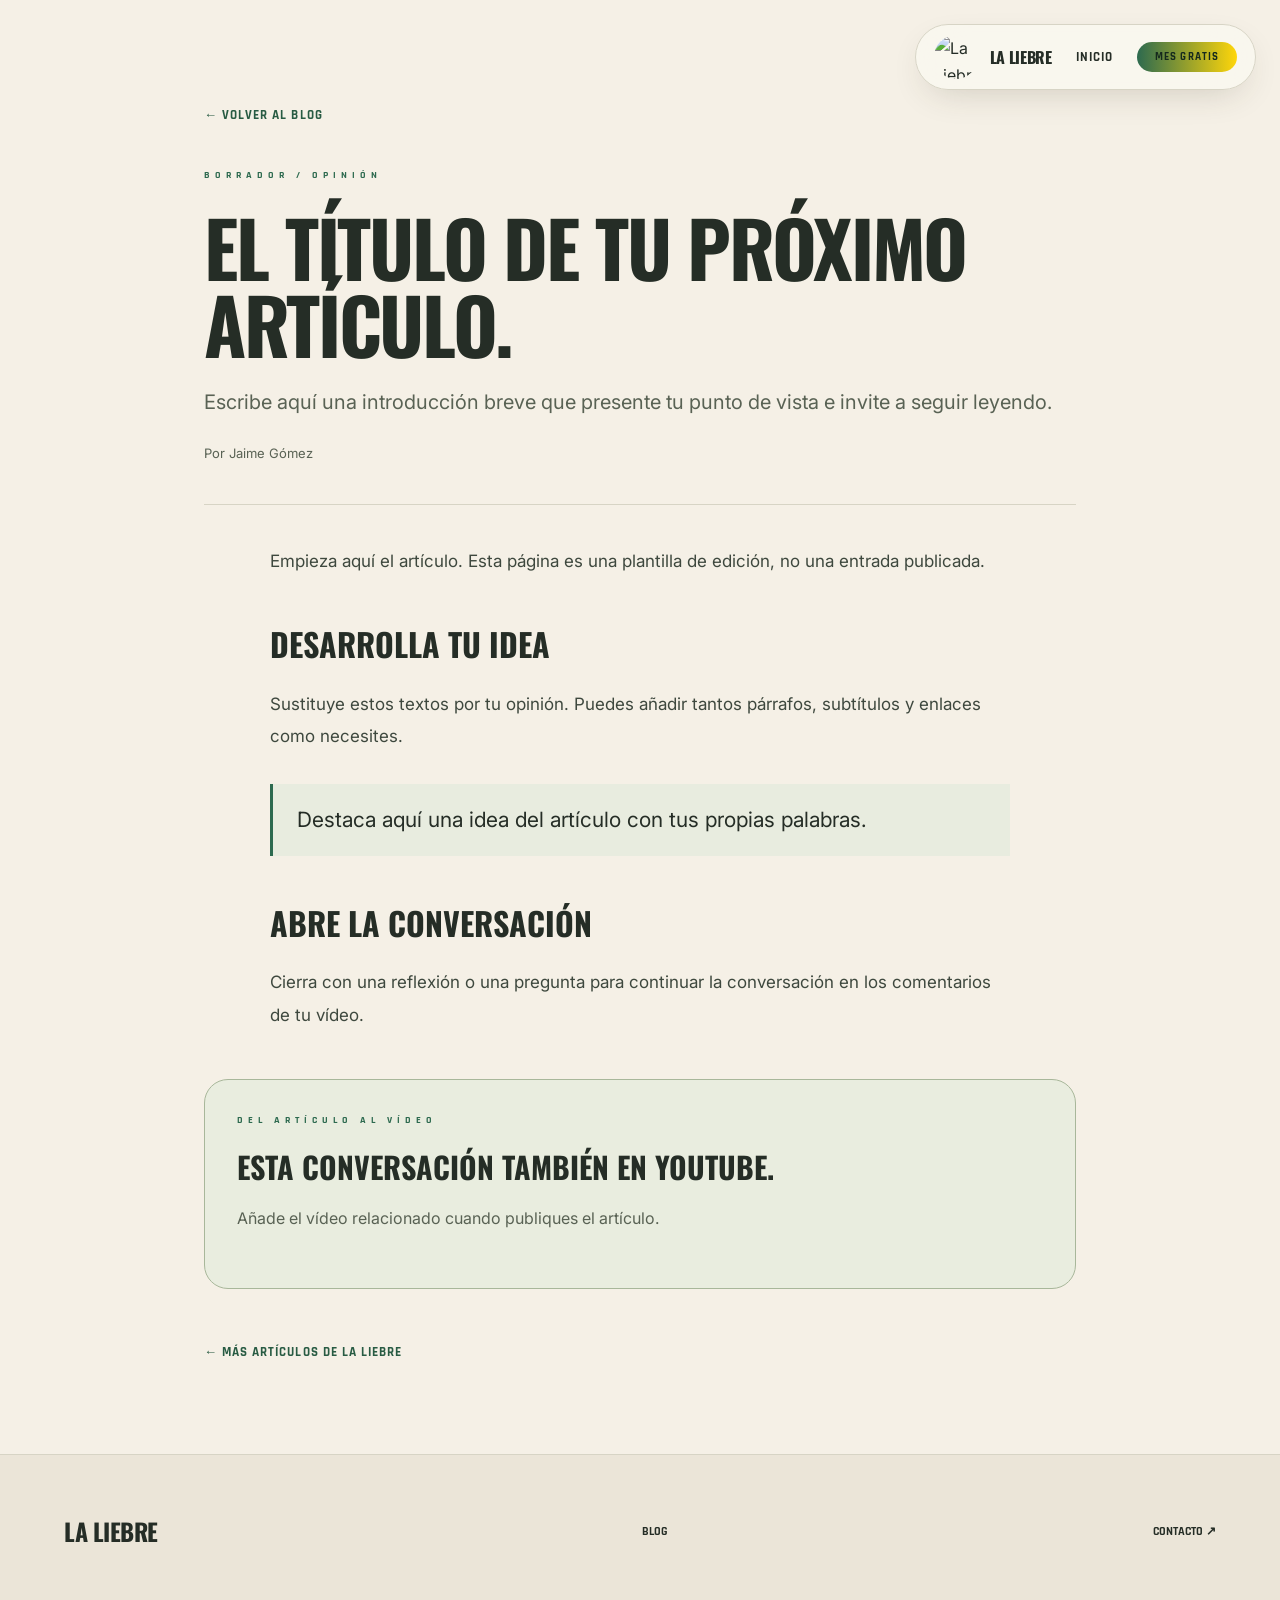
==== articulo-plantilla.html @ bd5b2c91 "nuevo enfoque" ====
<!doctype html>
<html lang="es">
<head>
  <meta charset="utf-8">
  <meta name="viewport" content="width=device-width, initial-scale=1">
  <!-- Borra noindex al publicar tu artículo y actualiza título y descripción. -->
  <meta name="robots" content="noindex">
  <title>Plantilla de artículo · La Liebre</title>
  <meta name="description" content="Plantilla para un artículo de opinión de La Liebre.">
  <link rel="icon" href="favicon.png">
  <link rel="preconnect" href="https://fonts.googleapis.com">
  <link rel="preconnect" href="https://fonts.gstatic.com" crossorigin>
  <link href="https://fonts.googleapis.com/css2?family=Oswald:wght@400;700;900&family=Rajdhani:wght@600;700&family=Inter:wght@300;400;700&display=swap" rel="stylesheet">
  <link rel="stylesheet" href="styles.css">
  <link rel="stylesheet" href="blog.css">
</head>
<body class="blog-page">
  <a class="skip-link" href="#contenido">Saltar al contenido</a>
  <header id="main-nav" class="blog-nav"><a class="nav-logo" href="index.html"><img src="media/laliebrelogo.png" width="44" height="44" alt="La Liebre"><span class="nav-logo-name">LA LIEBRE</span></a><nav aria-label="Principal"><a href="index.html">INICIO</a><a class="btn-primary" href="index.html#gratis">MES GRATIS</a></nav></header>
  <main id="contenido" class="article-page">
    <a class="back-link" href="blog.html">← VOLVER AL BLOG</a>
    <article>
      <header class="article-header"><p class="section-tag-text">BORRADOR / OPINIÓN</p><h1>EL TÍTULO DE TU PRÓXIMO ARTÍCULO.</h1><p class="article-lead">Escribe aquí una introducción breve que presente tu punto de vista e invite a seguir leyendo.</p><p class="article-meta">Por Jaime Gómez <!-- Añade la fecha real de publicación: <time datetime="AAAA-MM-DD">Día mes año</time> --></p></header>
      <div class="article-body">
        <p>Empieza aquí el artículo. Esta página es una plantilla de edición, no una entrada publicada.</p>
        <h2>DESARROLLA TU IDEA</h2>
        <p>Sustituye estos textos por tu opinión. Puedes añadir tantos párrafos, subtítulos y enlaces como necesites.</p>
        <blockquote>Destaca aquí una idea del artículo con tus propias palabras.</blockquote>
        <h2>ABRE LA CONVERSACIÓN</h2>
        <p>Cierra con una reflexión o una pregunta para continuar la conversación en los comentarios de tu vídeo.</p>
      </div>
      <aside class="article-video" aria-labelledby="video-titulo"><p class="section-tag-text">DEL ARTÍCULO AL VÍDEO</p><h2 id="video-titulo">ESTA CONVERSACIÓN TAMBIÉN EN YOUTUBE.</h2><p>Añade el vídeo relacionado cuando publiques el artículo.</p>
        <!-- Sustituye este párrafo por un enlace real, con el título del vídeo:
        <a class="btn-primary" href="https://www.youtube.com/watch?v=ID_DEL_VIDEO">VER EL VÍDEO EN YOUTUBE ↗</a>
        -->
      </aside>
    </article>
    <a class="back-link" href="blog.html">← MÁS ARTÍCULOS DE LA LIEBRE</a>
  </main>
  <footer><div class="footer-inner"><a class="footer-name" href="index.html">LA LIEBRE</a><a href="blog.html">BLOG</a><a href="contacto.html">CONTACTO ↗</a></div></footer>
</body>
</html>
---- styles.css ----
﻿/* ============================================================
   VARIABLES – colores y fuentes
============================================================ */
:root {
  --primary:      #2d6a4f;
  --accent:       #ffd60a;
  --background:   #0a0a0a;
  --foreground:   #f5f5f5;
  --font-display: 'Oswald', sans-serif;
  --font-accent:  'Rajdhani', sans-serif;
  --font-body:    'Inter', sans-serif;
}

/* ============================================================
   RESET
============================================================ */
*, *::before, *::after { box-sizing: border-box; margin: 0; padding: 0; }
html { scroll-behavior: smooth; }
html, body { height: 100%; }
body {
  background: var(--background);
  color: var(--foreground);
  font-family: var(--font-body);
  overflow-x: hidden;
}
a { text-decoration: none; color: inherit; }
button { border: none; cursor: pointer; background: none; }
img { max-width: 100%; display: block; }

/* ============================================================
   CURSOR PERSONALIZADO
============================================================ */
#cursor {
  display: none;
  position: fixed;
  width: 24px; height: 24px;
  border: 2px solid var(--primary);
  border-radius: 50%;
  pointer-events: none;
  z-index: 9999;
  mix-blend-mode: difference;
  transition: transform 0.1s;
}
@media (min-width: 1024px) { #cursor { display: block; } }

/* ============================================================
   MESH GRADIENT (esferas de color animadas de fondo)
============================================================ */
.mesh-gradient {
  position: absolute;
  inset: 0;
  overflow: hidden;
  pointer-events: none;
}
.mesh-blob {
  position: absolute;
  border-radius: 50%;
}
.mesh-blob-1 {
  width: 600px; height: 600px;
  top: 0; left: 0;
  background: radial-gradient(circle, rgba(45,106,79,0.3) 0%, transparent 70%);
  filter: blur(80px);
  animation: blob1 20s ease-in-out infinite;
}
.mesh-blob-2 {
  width: 800px; height: 800px;
  top: 50%; right: 0;
  background: radial-gradient(circle, rgba(45,106,79,0.22) 0%, transparent 70%);
  filter: blur(90px);
  animation: blob2 25s ease-in-out infinite;
}
.mesh-blob-3 {
  width: 700px; height: 700px;
  bottom: 0; left: 33%;
  background: radial-gradient(circle, rgba(255,214,10,0.12) 0%, transparent 70%);
  filter: blur(100px);
  animation: blob3 22s ease-in-out infinite;
}
.mesh-blob-4 {
  width: 500px; height: 500px;
  bottom: 25%; right: 25%;
  background: radial-gradient(circle, rgba(45,106,79,0.18) 0%, transparent 70%);
  filter: blur(70px);
  animation: blob4 18s ease-in-out infinite;
}
@keyframes blob1 { 0%,100%{transform:translate(0,0) scale(1)} 50%{transform:translate(100px,-100px) scale(1.2)} }
@keyframes blob2 { 0%,100%{transform:translate(0,0) scale(1)} 50%{transform:translate(-150px,100px) scale(1.3)} }
@keyframes blob3 { 0%,100%{transform:translate(0,0) scale(1)} 50%{transform:translate(80px,150px) scale(1.1)} }
@keyframes blob4 { 0%,100%{transform:translate(0,0) scale(1)} 50%{transform:translate(-100px,-80px) scale(1.25)} }

/* ============================================================
   ELEMENTOS FLOTANTES (formas geométricas de fondo)
============================================================ */
.floating-elements {
  position: absolute;
  inset: 0;
  overflow: hidden;
  pointer-events: none;
  opacity: 0.1;
}
.float-el {
  position: absolute;
  border-radius: 50%;
  border: 2px solid var(--primary);
  background: radial-gradient(circle, rgba(45,106,79,0.2) 0%, transparent 70%);
}
.float-el:nth-child(1){ width:80px;  height:80px;  top:10%;    left:5%;  animation:float1 15s ease-in-out infinite; }
.float-el:nth-child(2){ width:60px;  height:60px;  top:30%;    right:8%; animation:float2 18s ease-in-out infinite 2s; }
.float-el:nth-child(3){ width:100px; height:100px; bottom:15%; left:10%; animation:float1 20s ease-in-out infinite 4s; }
.float-el:nth-child(4){ width:70px;  height:70px;  top:60%;    right:15%;animation:float2 16s ease-in-out infinite 1s; }
.float-el:nth-child(5){ width:50px;  height:50px;  bottom:35%; left:25%; animation:float1 22s ease-in-out infinite 3s; }
.float-el:nth-child(6){ width:90px;  height:90px;  top:45%;    left:50%; animation:float2 19s ease-in-out infinite 5s; }
@keyframes float1 { 0%,100%{transform:translate(0,0) rotate(0deg);   opacity:.1} 50%{transform:translate(20px,-30px)  rotate(180deg); opacity:.3} }
@keyframes float2 { 0%,100%{transform:translate(0,0) rotate(0deg);   opacity:.1} 50%{transform:translate(-15px,-25px) rotate(180deg); opacity:.3} }

/* ============================================================
   GRID ANIMADO (líneas con luz que se desplazan)
============================================================ */
.animated-grid {
  position: absolute;
  inset: 0;
  overflow: hidden;
  opacity: 0.2;
  pointer-events: none;
}
.grid-line-v {
  position: absolute;
  top: 0; bottom: 0;
  width: 1px;
  background: linear-gradient(to bottom, transparent, var(--primary), transparent);
  overflow: hidden;
}
.grid-line-h {
  position: absolute;
  left: 0; right: 0;
  height: 1px;
  background: linear-gradient(to right, transparent, var(--primary), transparent);
  overflow: hidden;
}
.grid-scan-v {
  width: 100%;
  height: 80px;
  background: linear-gradient(to bottom, transparent, rgba(45,106,79,0.5), transparent);
  animation: scanV linear infinite;
}
.grid-scan-h {
  width: 80px; height: 100%;
  background: linear-gradient(to right, transparent, rgba(45,106,79,0.5), transparent);
  animation: scanH linear infinite;
}
@keyframes scanV { 0%{transform:translateY(-100%)} 100%{transform:translateY(100vh)} }
@keyframes scanH { 0%{transform:translateX(-100%)} 100%{transform:translateX(100vw)} }

/* ============================================================
   NAVEGACIÓN
============================================================ */
#main-nav {
  position: fixed;
  top: 24px;
  left: 50%;
  transform: translateX(-50%) translateY(0);
  z-index: 50;
  padding: 10px 18px;
  background: rgba(0,0,0,0.3);
  backdrop-filter: blur(24px);
  -webkit-backdrop-filter: blur(24px);
  border: 1px solid rgba(255,255,255,0.1);
  border-radius: 9999px;
  box-shadow: 0 25px 50px -12px rgba(0,0,0,0.5);
  animation: slideDown 0.8s cubic-bezier(0.22,1,0.36,1) 0.3s both;
  transition: transform 0.4s cubic-bezier(0.22,1,0.36,1), opacity 0.4s ease;
}
#main-nav.nav-hidden {
  transform: translateX(-50%) translateY(calc(-100% - 40px));
  opacity: 0;
  pointer-events: none;
}
@keyframes slideDown {
  from { transform:translateX(-50%) translateY(-100px); opacity:0 }
  to   { transform:translateX(-50%) translateY(0);      opacity:1 }
}
@media(min-width:768px){
  #main-nav {
    top:24px;
    right:24px;
    bottom:auto;
    left:auto;
    transform:translateY(0);
    animation:slideDownRight 0.8s cubic-bezier(0.22,1,0.36,1) 0.3s both;
  }
  #main-nav.nav-hidden {
    transform:translateY(calc(-100% - 40px));
  }
}
@keyframes slideDownRight {
  from { transform:translateY(-100px); opacity:0 }
  to   { transform:translateY(0);      opacity:1 }
}
.nav-inner { display:flex; align-items:center; gap:20px; }

/* Logo */
.nav-logo { display:flex; align-items:center; gap:12px; cursor:pointer; }
.nav-logo-icon {
  width:38px; height:38px;
  flex-shrink:0;
  background: linear-gradient(135deg, var(--primary), #3a7a5c, #2d6a4f);
  border-radius:50%;
  display:flex; align-items:center; justify-content:center;
  box-shadow: 0 0 20px rgba(45,106,79,0.5);
  animation: spinSlow 15s linear infinite;
}
@keyframes spinSlow { to { transform:rotate(360deg) } }
.nav-logo-text { display:none }
@media(min-width:768px){ .nav-logo-text{ display:block } }
.nav-logo-name {
  font-family:var(--font-display); font-size:16px;
  font-weight:900; letter-spacing:-0.02em; line-height:1;
}
.nav-logo-sub {
  display:none;
  font-family:var(--font-accent); font-size:10px;
  color:var(--primary); letter-spacing:0.3em; font-weight:700;
}

/* Links */
.nav-links { display:none; gap:22px }
@media(min-width:1024px){ .nav-links{ display:flex } }
.nav-link {
  font-family:var(--font-accent); font-size:12px;
  font-weight:900; letter-spacing:0.2em;
  color:var(--foreground); transition:color .2s;
  position:relative;
}
.nav-link:hover { color:var(--primary) }
.nav-link::after {
  content:''; position:absolute; bottom:-4px; left:0;
  height:2px; width:0;
  background: linear-gradient(to right, var(--primary), #3a7a5c);
  transition: width .3s;
}
.nav-link:hover::after { width:100% }

/* Botón primario reutilizable */
.btn-primary {
  padding:10px 28px;
  background:linear-gradient(to right, var(--primary), #ffd60a);
  color:#000;
  font-family:var(--font-accent); font-weight:900; font-size:12px;
  letter-spacing:.1em; border-radius:9999px;
  transition: box-shadow .3s;
}
#main-nav .btn-primary {
  padding:8px 18px;
  font-size:11px;
}
.btn-primary:hover { box-shadow: 0 0 30px rgba(45,106,79,0.8) }

/* ============================================================
   HERO
============================================================ */
#hero {
  position: relative;
  min-height: 100vh;
  display: flex;
  align-items: center;
  overflow: hidden;
}

/* Imagen con clip-path diagonal */
.hero-image-wrap {
  position: absolute;
  right:0; top:0; bottom:0;
  width: 60%;
  clip-path: polygon(20% 0, 100% 0, 100% 100%, 0% 100%);
}
.hero-image-wrap img {
  width:100%; height:100%; object-fit:cover;
  transform: scale(1.08);
  transform-origin: center center;
  will-change: transform;
}
.hero-overlay-lr {
  position:absolute; inset:0;
  background: linear-gradient(to right, rgba(0,0,0,0.7) 0%, rgba(0,0,0,0.28) 40%, transparent 82%);
}
.hero-overlay-bt {
  position:absolute; inset:0;
  background: linear-gradient(to top, rgba(0,0,0,0.42) 0%, rgba(0,0,0,0.1) 24%, transparent 62%);
}

/* Texto gigante giratorio de fondo */
#hero-bg-text {
  position:absolute; top:50%; left:50%;
  transform:translate(-50%,-50%);
  font-family:var(--font-display);
  font-size:clamp(200px,40vw,500px);
  font-weight:900; opacity:0.02;
  pointer-events:none; user-select:none;
  white-space:nowrap;
}

/* Contenido principal del hero */
.hero-content {
  position:relative; z-index:10;
  max-width:1800px; margin:0 auto;
  padding:96px 24px; width:100%;
}
@media(min-width:1024px){ .hero-content{ padding:0 64px } }

/* Etiqueta vertical lateral */
.hero-side-label {
  display:none; position:absolute;
  left:24px; top:50%;
  transform:translateY(-50%) rotate(-90deg);
  transform-origin:left center;
}
@media(min-width:1024px){ .hero-side-label{ display:flex; align-items:center; gap:16px } }
.hero-line { width:80px; height:1px; background:linear-gradient(to right, transparent, var(--primary)) }
.hero-label-text {
  font-family:var(--font-accent); font-size:10px;
  letter-spacing:.5em; color:#4b5563; font-weight:700;
}

/* Badge superior */
.hero-badge {
  display:flex; align-items:center; gap:16px;
  margin-bottom:40px;
  animation: fadeInUp .8s ease .6s both;
}
.pulse-dot {
  width:8px; height:8px;
  background:var(--primary); border-radius:50%;
  animation: pulse 2s ease-in-out infinite;
}
@keyframes pulse { 0%,100%{transform:scale(1)} 50%{transform:scale(1.3)} }
.hero-badge-line { width:64px; height:1px; background:linear-gradient(to right, var(--primary), transparent) }
.hero-badge-text {
  font-family:var(--font-accent); font-size:10px;
  color:var(--primary); letter-spacing:.5em; font-weight:900;
}

/* Título principal */
h1.hero-title {
  line-height:.75; margin-bottom:32px;
  animation: fadeInUp 1s cubic-bezier(0.22,1,0.36,1) .7s both;
}
.hero-word {
  font-family:var(--font-display);
  font-size:clamp(3.6rem,14.4vw,11.7rem);
  letter-spacing:-0.06em; font-weight:900;
  color:var(--foreground); display:block;
}
.hero-word-accent {
  position:relative; display:inline-block;
  background:linear-gradient(to bottom, var(--primary) 0%, #8caa36 22%, var(--accent) 48%, var(--accent) 100%);
  -webkit-background-clip:text; background-clip:text; color:transparent;
}
.hero-word-underline {
  position:absolute; bottom:16px; left:0; right:0;
  height:40px;
  background:linear-gradient(to right, var(--primary), #3a7a5c, #2d6a4f);
  transform:rotate(-1deg); z-index:-1;
  animation: expandX .7s ease 1.4s both;
  transform-origin:left;
}
@media(min-width:1024px){ .hero-word-underline{ height:64px } }
@keyframes expandX { from{transform:scaleX(0) rotate(-1deg)} to{transform:scaleX(1) rotate(-1deg)} }
.hero-word-gradient {
  font-family:var(--font-display);
  font-size:clamp(3.6rem,14.4vw,11.7rem);
  letter-spacing:-0.06em; font-weight:900; display:block;
  background:linear-gradient(to bottom, var(--accent) 0%, var(--accent) 52%, #8caa36 78%, var(--primary) 100%);
  -webkit-background-clip:text; background-clip:text; color:transparent;
  animation: fadeInUp .8s ease 1.2s both;
}
.hero-divider {
  height:6px;
  background:linear-gradient(to right, var(--primary), #3a7a5c, transparent);
  border-radius:9999px; width:45%; margin-bottom:56px;
  animation: expandX2 .8s ease 1.6s both; transform-origin:left;
}
@keyframes expandX2 { from{transform:scaleX(0)} to{transform:scaleX(1)} }

/* Descripción */
.hero-desc {
  font-size:clamp(18px,2.5vw,24px); color:#d1d5db;
  margin-bottom:48px; max-width:700px;
  line-height:1.6; font-weight:300;
  animation: fadeIn .8s ease 1.8s both;
}
.hero-desc strong { color:var(--primary); font-weight:700 }
.hero-desc small { font-size:14px; color:#6b7280; display:block; margin-top:12px }

/* Botones CTA del hero */
.hero-ctas {
  display:flex; flex-wrap:wrap; gap:24px; align-items:center;
  margin-bottom:64px;
  animation: fadeInUp .8s ease 2s both;
}
.btn-hero {
  padding:24px 48px;
  background:linear-gradient(to right, var(--primary), #3a7a5c, #2d6a4f);
  color:#000;
  font-family:var(--font-accent); font-weight:900;
  font-size:clamp(14px,1.5vw,18px); letter-spacing:.05em;
  border-radius:9999px; border:none; cursor:pointer;
  display:flex; align-items:center; gap:16px;
  transition: box-shadow .3s, transform .2s;
}
.btn-hero:hover { box-shadow:0 0 60px rgba(45,106,79,1); transform:translateY(-2px) }
.btn-hero svg { animation:arrowBounce 1.5s ease-in-out infinite }
@keyframes arrowBounce { 0%,100%{transform:translateX(0)} 50%{transform:translateX(6px)} }

.btn-free {
  display:flex; align-items:center; gap:16px;
  padding:20px 32px;
  border:2px solid rgba(255,255,255,0.2);
  border-radius:9999px; backdrop-filter:blur(4px);
  cursor:pointer; transition:border-color .3s;
}
.btn-free:hover { border-color:rgba(45,106,79,0.6) }
.btn-free-icon {
  position:relative; width:48px; height:48px;
  background:linear-gradient(135deg,rgba(45,106,79,0.2),rgba(45,106,79,0.2));
  border-radius:50%; display:flex; align-items:center; justify-content:center;
}
.btn-free-ring {
  position:absolute; inset:0;
  background:rgba(45,106,79,0.3); border-radius:50%;
  animation:ringPulse 2s ease-in-out infinite;
}
@keyframes ringPulse { 0%,100%{transform:scale(1);opacity:.8} 50%{transform:scale(1.4);opacity:0} }
.btn-free-label { font-family:var(--font-accent); font-weight:900; font-size:14px }
.btn-free-sub   { font-size:12px; color:#6b7280 }

/* Estadísticas */
.hero-stats {
  display:flex; flex-wrap:wrap; gap:48px;
  animation: fadeIn .8s ease 2.2s both;
}
.stat-value {
  font-family:var(--font-display);
  font-size:clamp(48px,7vw,72px);
  font-weight:900; color:var(--primary);
  line-height:1; display:block; margin-bottom:8px;
}
.stat-label {
  font-family:var(--font-accent); font-size:12px;
  color:#6b7280; letter-spacing:.3em;
  text-transform:uppercase; font-weight:700;
}

/* Indicador de scroll */
.scroll-indicator {
  position:absolute; bottom:48px; left:50%;
  transform:translateX(-50%);
  display:none; flex-direction:column; align-items:center; gap:12px;
  animation:floatScroll 2.5s ease-in-out infinite;
}
@media(min-width:768px){ .scroll-indicator{ display:flex } }
@keyframes floatScroll {
  0%,100%{transform:translateX(-50%) translateY(0)}
  50%{transform:translateX(-50%) translateY(15px)}
}
.scroll-text {
  font-family:var(--font-accent); font-size:10px;
  color:#4b5563; letter-spacing:.4em; font-weight:700;
}
.scroll-wheel {
  width:24px; height:44px;
  border:2px solid rgba(45,106,79,0.4); border-radius:9999px;
  display:flex; justify-content:center; padding-top:8px;
}
.scroll-ball {
  width:6px; height:12px;
  background:var(--primary); border-radius:9999px;
  animation:scrollBall 2.5s ease-in-out infinite;
}
@keyframes scrollBall { 0%,100%{transform:translateY(0);opacity:1} 50%{transform:translateY(16px);opacity:0} }

/* ============================================================
   SECCIONES – COMUNES
============================================================ */
section { position:relative; overflow:hidden }
.section-inner {
  max-width:1800px; margin:0 auto;
  padding:96px 24px; position:relative; z-index:10;
}
@media(min-width:1024px){ .section-inner{ padding:160px 64px } }

.section-tag { display:flex; align-items:center; gap:16px; margin-bottom:40px }
.section-tag-center { justify-content:center }
.section-tag-line { width:48px; height:1px; background:var(--primary) }
.section-tag-text {
  font-family:var(--font-accent); font-size:10px;
  color:var(--primary); letter-spacing:.5em; font-weight:900;
}
.section-title {
  font-family:var(--font-display);
  font-size:clamp(3.15rem,12.6vw,9.9rem);
  letter-spacing:-0.05em; font-weight:900;
  line-height:.75; color:var(--foreground);
}
.section-intro {
  margin-top:28px;
  max-width:640px;
  font-size:clamp(1rem,1.5vw,1.15rem);
  line-height:1.7;
  color:#9ca3af;
}
.section-intro strong {
  color:var(--foreground);
}
.text-gradient {
  background:linear-gradient(to right, var(--primary), #3a7a5c, #ffd60a);
  -webkit-background-clip:text; background-clip:text; color:transparent;
}

/* Animaciones de entrada al hacer scroll */
.reveal       { opacity:0; transform:translateY(60px);  transition:opacity .7s ease,transform .7s ease }
.reveal-left  { opacity:0; transform:translateX(-80px); transition:opacity .8s ease,transform .8s ease }
.reveal-right { opacity:0; transform:translateX(80px);  transition:opacity .8s ease,transform .8s ease }
.reveal.visible, .reveal-left.visible, .reveal-right.visible { opacity:1; transform:none }

/* ============================================================
   SECCIÓN SERVICIOS
============================================================ */
#servicios { background:#000 }

.services-header {
  display:grid; grid-template-columns:1fr;
  gap:48px; margin-bottom:80px;
}
@media(min-width:1024px){
  .services-header { grid-template-columns:7fr 5fr; gap:80px; margin-bottom:128px }
}
.services-header-desc {
  font-size:clamp(16px,2vw,20px);
  color:#9ca3af; line-height:1.7;
}
@media(min-width:1024px){ .services-header-desc{ display:flex; align-items:flex-end } }

.services-grid {
  display:grid; grid-template-columns:1fr; gap:24px;
}
@media(min-width:1024px){ .services-grid{ grid-template-columns:1fr 1fr; gap:32px } }

/* Tarjeta de servicio */
.service-card {
  position:relative; padding:32px; border-radius:24px;
  cursor:pointer; transition:all .5s ease;
  background:rgba(255,255,255,0.05);
  border:1px solid rgba(255,255,255,0.1);
  backdrop-filter:blur(30px);
  isolation: isolate;
}
@media(min-width:1024px){ .service-card{ padding:48px } }
@media(min-width:1024px){ .service-card:nth-child(even){ margin-top:80px } }
.service-card:hover, .service-card.active {
  background:rgba(255,255,255,0.1);
  border-color:var(--primary);
  box-shadow:0 0 60px rgba(45,106,79,0.3);
  transform:translateY(-12px);
}
.service-card-glow {
  position:absolute; inset:0; border-radius:24px;
  background:radial-gradient(circle at 50% 50%,rgba(45,106,79,0.15),transparent 70%);
  opacity:0; transition:opacity .5s; pointer-events:none;
}
.service-card:hover .service-card-glow,
.service-card.active .service-card-glow { opacity:1 }

.service-card-bg {
  position:absolute; inset:0; border-radius:24px;
  background-size:cover; background-position:center;
  opacity:0; transition:opacity .5s; pointer-events:none; z-index:-1;
}
.service-card:hover .service-card-bg,
.service-card.active .service-card-bg { opacity:0.18 }

.service-badge {
  position:absolute; top:-28px; right:-20px;
  width:72px; height:72px;
  background:linear-gradient(135deg,var(--primary),#3a7a5c,#2d6a4f);
  border-radius:16px;
  display:flex; align-items:center; justify-content:center;
  font-family:var(--font-display); font-size:26px; font-weight:900; color:#000;
  box-shadow:0 20px 40px rgba(45,106,79,0.5);
  transform:rotate(12deg); transition:transform .3s;
}
.service-card:hover .service-badge { transform:rotate(0deg) }

.service-icon {
  margin-bottom:32px; width:80px; height:80px; border-radius:16px;
  display:flex; align-items:center; justify-content:center;
  transition:transform .3s;
}
@media(min-width:1024px){ .service-icon{ width:96px; height:96px } }
.service-card:hover .service-icon { transform:scale(1.1) }

.service-title {
  font-family:var(--font-display);
  font-size:clamp(2.2rem,5vw,3.8rem);
  letter-spacing:-0.03em; font-weight:900;
  color:var(--foreground); margin-bottom:16px;
}
.service-subtitle {
  font-family:var(--font-accent); font-size:13px;
  color:var(--primary); letter-spacing:.1em;
  font-weight:700; margin-bottom:24px;
}
.service-desc {
  color:#9ca3af; font-size:clamp(16px,1.5vw,17px);
  margin-bottom:32px; line-height:1.6;
}
.service-features { display:grid; grid-template-columns:1fr 1fr; gap:10px }
.feature-tag {
  display:flex; align-items:center; gap:8px;
  padding:10px 14px;
  background:rgba(255,255,255,0.05);
  border:1px solid rgba(255,255,255,0.1);
  border-radius:9999px;
  font-family:var(--font-accent);
  font-size:clamp(11px,1.2vw,13px); font-weight:700;
}
.feature-dot { width:6px; height:6px; border-radius:50%; background:var(--primary); flex-shrink:0 }

.service-arrow {
  position:absolute; bottom:32px; right:32px;
  width:52px; height:52px; border-radius:50%;
  background:linear-gradient(135deg,var(--primary),#3a7a5c);
  display:flex; align-items:center; justify-content:center;
  box-shadow:0 10px 20px rgba(45,106,79,0.5);
  opacity:0; transform:scale(0.8);
  transition:opacity .3s,transform .3s;
}
.service-card:hover .service-arrow,
.service-card.active .service-arrow { opacity:1; transform:scale(1) }

/* ============================================================
   SECCIÓN METODOLOGÍA
============================================================ */
#metodo { background:linear-gradient(135deg,#111,#000) }
.method-split {
  position:absolute; inset-y:0; left:0; width:50%;
  background:linear-gradient(to right, rgba(45,106,79,0.05), transparent);
  clip-path:polygon(0 0, 70% 0, 100% 100%, 0% 100%);
  pointer-events:none;
}
.method-steps { display:flex; flex-direction:column; gap:64px }
@media(min-width:1024px){ .method-steps{ gap:96px } }

.method-step {
  display:grid; grid-template-columns:1fr;
  gap:32px; align-items:center;
}
@media(min-width:1024px){ .method-step{ grid-template-columns:3fr 9fr; gap:64px } }

.method-num {
  font-family:var(--font-display);
  font-size:clamp(100px,20vw,200px);
  font-weight:900; line-height:1;
  background:linear-gradient(135deg,rgba(45,106,79,0.3),rgba(45,106,79,0.1));
  -webkit-background-clip:text; background-clip:text; color:transparent;
  -webkit-text-stroke:3px rgba(45,106,79,0.5);
}
.method-card {
  padding:40px;
  background:rgba(255,255,255,0.05);
  backdrop-filter:blur(24px);
  border:1px solid rgba(255,255,255,0.1);
  border-radius:24px; position:relative; overflow:hidden;
  transition:transform .3s,box-shadow .3s;
}
@media(min-width:1024px){ .method-card{ padding:56px } }
.method-card:hover { transform:translateY(-8px) scale(1.02); box-shadow:0 20px 60px rgba(45,106,79,0.15) }
.method-card-glow {
  position:absolute; inset:0; border-radius:24px;
  background:linear-gradient(135deg,rgba(45,106,79,0.1),transparent);
  opacity:0; transition:opacity .5s;
}
.method-card:hover .method-card-glow { opacity:1 }
.method-icon {
  width:80px; height:80px;
  background:linear-gradient(135deg,rgba(45,106,79,0.2),transparent);
  border-radius:16px; display:flex; align-items:center; justify-content:center;
  margin-bottom:32px; transition:transform .3s;
}
.method-card:hover .method-icon { transform:scale(1.1) }
.method-title {
  font-family:var(--font-display);
  font-size:clamp(2.2rem,5vw,3.8rem);
  letter-spacing:-0.03em; font-weight:900;
  color:var(--foreground); margin-bottom:24px;
}
.method-desc { font-size:clamp(16px,2vw,21px); color:#9ca3af; line-height:1.7 }

@media(min-width:1024px){
  #metodo .method-overview {
    display:grid;
    grid-template-columns:minmax(0,1fr) minmax(0,1.15fr);
    column-gap:clamp(32px,4vw,72px);
    align-items:start;
  }
  #metodo .section-tag { grid-column:1; grid-row:1 }
  #metodo .section-title { grid-column:1; grid-row:2; font-size:clamp(3.5rem,6.5vw,7rem) }
  #metodo .section-intro { grid-column:2; grid-row:1 / span 3; margin-top:0; max-width:none; font-size:16px; line-height:1.8 }
}

/* ============================================================
   SECCIÓN TESTIMONIOS
============================================================ */
#casos { background:linear-gradient(to bottom,#000,#111,#000) }
.testimonials-header { margin-bottom:80px; text-align:center }
@media(min-width:1024px){ .testimonials-header{ margin-bottom:128px } }
.testimonials-cards { position:relative; max-width:720px; margin:0 auto }

.test-card {
  position:relative; padding:40px;
  background:rgba(255,255,255,0.05);
  backdrop-filter:blur(24px);
  border:1px solid rgba(255,255,255,0.1);
  border-radius:24px; margin-bottom:32px;
  cursor:pointer; transition:transform .3s, z-index 0s;
}
@media(min-width:1024px){ .test-card{ padding:56px; margin-bottom:48px } }
.test-card:nth-child(1){ margin-right:auto; max-width:560px }
.test-card:nth-child(2){ margin-left:auto; margin-right:auto; max-width:600px }
.test-card:nth-child(3){ margin-left:auto; max-width:560px }
.test-card:hover { transform:scale(1.03) rotate(3deg); z-index:10 }
.test-card:nth-child(2):hover { transform:scale(1.03) rotate(-3deg) }

.test-stars { display:flex; gap:8px; margin-bottom:32px }
.test-stars svg { color:var(--primary); fill:var(--primary) }
.test-quote {
  font-size:clamp(17px,2.5vw,24px);
  color:var(--foreground); margin-bottom:40px;
  line-height:1.6; font-style:italic; font-weight:300;
}
.test-footer {
  display:flex; align-items:center; justify-content:space-between;
  padding-top:32px; border-top:1px solid rgba(255,255,255,0.1);
}
.test-name { font-family:var(--font-accent); font-weight:900; font-size:clamp(16px,2vw,20px); margin-bottom:8px; letter-spacing:0.1em }
.test-achievement { font-size:13px; font-weight:700; letter-spacing:.1em }
.test-trophy {
  width:60px; height:60px; border-radius:50%;
  display:flex; align-items:center; justify-content:center;
  flex-shrink:0; transition:transform .3s;
}
.test-card:hover .test-trophy { transform:scale(1.1) }
.test-corner {
  position:absolute; top:-24px; right:-24px;
  width:128px; height:128px; border-radius:50%;
  opacity:.2; filter:blur(30px);
}

/* ============================================================
   SECCIÓN CTA FINAL
============================================================ */
#cta {
  position:relative;
  min-height:100vh;
  display:flex; align-items:center; justify-content:center;
}
.cta-scroll-text {
  position:absolute; inset:0;
  display:flex; align-items:center;
  overflow:hidden; opacity:.05; pointer-events:none;
}
.cta-moving-text {
  font-family:var(--font-display);
  font-size:clamp(80px,20vw,200px);
  font-weight:900; white-space:nowrap;
  animation:scrollText 40s linear infinite;
}
@keyframes scrollText { 0%{transform:translateX(0)} 100%{transform:translateX(-50%)} }

.cta-content { position:relative; z-index:10; text-align:center; padding:24px; max-width:900px; margin:0 auto }
.cta-title {
  font-family:var(--font-display);
  font-size:clamp(3.6rem,16.2vw,10.8rem);
  letter-spacing:-0.06em; font-weight:900;
  line-height:.7; color:var(--foreground); margin-bottom:56px;
}
.cta-desc { font-size:clamp(18px,3vw,26px); color:#d1d5db; margin-bottom:64px; line-height:1.7; font-weight:300 }
.cta-desc strong { font-weight:900; color:var(--primary) }
.cta-desc small { display:block; font-size:clamp(14px,1.5vw,17px); color:#6b7280 }

.btn-cta {
  padding:24px 56px;
  background:linear-gradient(to right, var(--primary), #3a7a5c, #2d6a4f);
  color:#000;
  font-family:var(--font-accent); font-weight:900;
  font-size:clamp(16px,2vw,22px); letter-spacing:.05em;
  border-radius:9999px; border:none; cursor:pointer;
  display:inline-flex; align-items:center; gap:24px;
  transition:box-shadow .3s,transform .2s; margin-bottom:48px;
}
@media(min-width:1024px){ .btn-cta{ padding:32px 80px } }
.btn-cta:hover { box-shadow:0 0 100px rgba(45,106,79,1); transform:translateY(-3px) }
.btn-cta svg { animation:arrowBounce 1.5s ease-in-out infinite }

.cta-notes {
  font-size:14px; color:#4b5563;
  display:flex; align-items:center; justify-content:center;
  gap:24px; flex-wrap:wrap;
}
.cta-note { display:flex; align-items:center; gap:8px }
.note-dot { width:6px; height:6px; background:var(--primary); border-radius:50% }

/* ============================================================
   FOOTER
============================================================ */
footer {
  position:relative; padding:40px 24px;
  background:rgba(0,0,0,0.95);
  border-top:1px solid rgba(255,255,255,0.05);
}
@media(min-width:1024px){ footer{ padding:64px } }
.footer-inner {
  max-width:1800px; margin:0 auto;
  display:flex; flex-direction:column; gap:32px; align-items:center;
}
@media(min-width:768px){ .footer-inner{ flex-direction:row; justify-content:space-between } }
.footer-logo { display:flex; align-items:center; gap:16px }
.footer-logo-icon {
  width:56px; height:56px;
  background:linear-gradient(135deg,var(--primary),#3a7a5c,#2d6a4f);
  border-radius:50%;
  display:flex; align-items:center; justify-content:center;
  box-shadow:0 0 20px rgba(45,106,79,0.3);
  cursor:pointer; transition:transform .6s;
}
.footer-logo-icon:hover { transform:rotate(180deg) scale(1.1) }
.footer-name { font-family:var(--font-display); font-size:24px; font-weight:900; letter-spacing:-0.02em; line-height:1 }
.footer-sub  { font-family:var(--font-accent); font-size:10px; color:var(--primary); letter-spacing:.3em; font-weight:700 }
.footer-copy { font-size:14px; color:#4b5563; font-weight:500 }

/* ============================================================
   UTILIDADES
============================================================ */
@keyframes fadeIn    { from{opacity:0}                    to{opacity:1} }
@keyframes fadeInUp  { from{opacity:0;transform:translateY(40px)} to{opacity:1;transform:translateY(0)} }

/* ============================================================
   TRANSICIONES DIAGONALES ENTRE SECCIONES
============================================================ */
.section-wave {
  position:absolute; bottom:0; left:0; right:0;
  height:64px; pointer-events:none; z-index:4;
}
.wave-to-black {
  background:linear-gradient(to bottom right, rgba(45,106,79,0.08), #000 60%);
  clip-path: polygon(0 100%, 100% 0, 100% 100%);
}
.wave-to-dark {
  background:linear-gradient(to bottom left, rgba(45,106,79,0.08), #111 60%);
  clip-path: polygon(0 0, 100% 100%, 0 100%);
}

/* ============================================================
   SECCIÓN RESULTADOS / PERFIL DEL ENTRENADOR
============================================================ */
#resultados { background:linear-gradient(180deg,#000 0%,#0a0a0a 100%) }

.trainer-profile {
  display:grid; grid-template-columns:1fr; gap:48px;
  margin-bottom:96px; align-items:center;
}
@media(min-width:1024px) { .trainer-profile { grid-template-columns:1fr 2fr; gap:80px } }

.trainer-photo {
  position:relative; aspect-ratio:1/1;
  max-width:280px; margin:0 auto;
}
.trainer-photo-placeholder {
  width:100%; height:100%;
  background:rgba(255,255,255,0.04);
  border:2px dashed rgba(45,106,79,0.35);
  border-radius:24px;
  display:flex; flex-direction:column;
  align-items:center; justify-content:center; gap:16px;
  font-family:var(--font-accent); font-size:13px;
  font-weight:700; letter-spacing:0.3em; color:rgba(255,255,255,0.25);
}
.trainer-photo img {
  width:100%; height:100%; object-fit:cover; border-radius:48px;
}
.trainer-photo-badge {
  position:absolute; bottom:-20px; right:-20px;
  width:88px; height:88px; border-radius:50%;
  background:linear-gradient(135deg,var(--primary),#3a7a5c);
  display:flex; flex-direction:column; align-items:center; justify-content:center;
  box-shadow:0 10px 30px rgba(45,106,79,0.5);
}
.trainer-badge-num {
  font-family:var(--font-display); font-size:26px; font-weight:900; color:#000; line-height:1;
}
.trainer-badge-label {
  font-family:var(--font-accent); font-size:9px; font-weight:900; color:#000; letter-spacing:0.2em;
}
.trainer-name {
  font-family:var(--font-display);
  font-size:clamp(2.5rem,6vw,5rem); font-weight:900;
  letter-spacing:-0.03em; margin-bottom:24px; line-height:1;
}
.trainer-desc {
  font-size:clamp(16px,2vw,20px); color:#9ca3af; line-height:1.7; margin-bottom:32px;
}
.trainer-certs { display:flex; flex-wrap:wrap; gap:12px }
.cert-tag {
  display:flex; align-items:center; gap:8px; padding:10px 20px;
  background:rgba(255,255,255,0.05); border:1px solid rgba(255,255,255,0.1);
  border-radius:9999px;
  font-family:var(--font-accent); font-size:13px; font-weight:700; letter-spacing:0.05em;
}

.results-grid {
  display:grid; grid-template-columns:1fr; gap:24px;
}
@media(min-width:768px) { .results-grid { grid-template-columns:repeat(3,1fr) } }

.result-card {
  padding:32px;
  background:rgba(255,255,255,0.05); border:1px solid rgba(255,255,255,0.1);
  border-radius:24px; backdrop-filter:blur(20px);
  transition:border-color .3s,transform .3s;
}
.result-card:hover { border-color:var(--primary); transform:translateY(-6px) }
.result-label {
  font-family:var(--font-accent); font-size:11px; font-weight:900;
  letter-spacing:0.3em; color:var(--primary); margin-bottom:24px;
}
.result-values {
  display:flex; align-items:center; justify-content:space-between; gap:8px;
}
.result-side { text-align:center }
.result-time {
  font-family:var(--font-display); font-size:clamp(1.4rem,3vw,2rem);
  font-weight:900; line-height:1; margin-bottom:8px;
}
.result-time.before { color:#6b7280 }
.result-time.after  { color:var(--accent) }
.result-sublabel {
  font-family:var(--font-accent); font-size:10px; font-weight:700;
  letter-spacing:0.2em; color:#4b5563;
}
.result-arrow-wrap {
  display:flex; flex-direction:column; align-items:center; gap:4px; flex-shrink:0;
}
.result-improvement {
  font-family:var(--font-accent); font-size:11px; font-weight:900;
  color:var(--primary); letter-spacing:0.05em; white-space:nowrap;
}
---- blog.css ----
.blog-page{line-height:1.7}.blog-page :focus-visible{outline:2px solid var(--accent);outline-offset:5px}.skip-link{position:absolute;top:-100px;left:20px;z-index:100;background:#111;padding:12px}.skip-link:focus{top:12px}.blog-nav{display:flex;align-items:center;justify-content:space-between;gap:24px;max-width:1500px;margin:auto;padding:24px 5%;border-bottom:1px solid #ffffff16}.blog-nav img{border-radius:50%}.blog-nav nav{display:flex;flex-wrap:wrap;gap:24px;font:700 13px var(--font-accent);letter-spacing:.08em}.blog-nav nav a:hover,.blog-nav nav [aria-current=page]{color:var(--accent)}.blog-header,.blog-articles,.blog-plans{max-width:1400px;margin:auto;padding:80px 5%}.blog-header{background:radial-gradient(ellipse at 80% 10%,#2d6a4f22,transparent 60%)}.blog-header h1,.article-header h1{font:700 clamp(3rem,7vw,7rem)/1 var(--font-display);letter-spacing:-.03em}.blog-header>p{max-width:700px;color:#b2b9b2;margin-top:32px;font-size:18px}.blog-topics{display:flex;flex-wrap:wrap;gap:12px;margin-top:32px}.blog-topics span{font:700 12px var(--font-accent);letter-spacing:.12em;border:1px solid #2d6a4f88;border-radius:999px;padding:8px 16px;color:#c4d1be}.blog-articles{padding-top:35px}.blog-section-heading{display:flex;justify-content:space-between;align-items:center;gap:20px;border-bottom:1px solid #ffffff20;padding-bottom:24px}.blog-section-heading h2{font:700 28px var(--font-display)}.blog-section-heading>span{font:700 11px var(--font-accent);letter-spacing:.12em;color:#9ca3af}.article-grid{display:grid;grid-template-columns:repeat(2,minmax(0,1fr));gap:28px;margin-top:32px}.blog-empty{grid-column:1/-1;display:flex;align-items:center;gap:40px;border:1px solid #ffffff1f;background:#ffffff04;border-radius:24px;padding:48px}.empty-number{font:700 100px/1 var(--font-display);color:#2d6a4f88}.blog-empty h3{font:700 clamp(24px,3vw,34px)/1.2 var(--font-display)}.blog-empty p{color:#9ca3af;margin-top:18px;max-width:600px}.blog-card{border:1px solid #ffffff20;border-radius:24px;padding:32px;background:#ffffff05}.blog-card h3{font:700 30px/1.15 var(--font-display);margin:20px 0}.blog-card p{color:#aeb7af;margin-bottom:24px}.blog-card .article-links{display:flex;gap:24px;flex-wrap:wrap;font:700 14px var(--font-accent);color:var(--accent)}.blog-card .article-meta{font-size:12px;margin-top:16px}.blog-plans{display:flex;align-items:center;justify-content:space-between;gap:32px;border-top:1px solid #ffffff16}.blog-plans h2{font:700 clamp(26px,3vw,40px)/1.2 var(--font-display);margin:18px 0}.blog-plans p:not(.section-tag-text){color:#9ca3af}.blog-plans .btn-primary{display:inline-flex;white-space:nowrap;padding:14px 24px}.blog-page footer a:not(.footer-name){font:700 12px var(--font-accent)}.article-page{max-width:1000px;margin:auto;padding:60px 5% 90px}.back-link{font:700 13px var(--font-accent);color:var(--accent);letter-spacing:.08em;display:inline-block}.article-header{padding:40px 0;border-bottom:1px solid #ffffff20;margin-bottom:40px}.article-header h1{font-size:clamp(2.8rem,6vw,5.5rem);margin:24px 0}.article-lead{font-size:20px;color:#b8c3b9;line-height:1.6}.article-meta{color:#9ca3af;font-size:13px;margin-top:24px}.article-body{max-width:740px;margin:auto;font-size:17px;line-height:1.9;color:#cbd0cb}.article-body p{margin:24px 0}.article-body h2{font:700 32px/1.2 var(--font-display);color:var(--foreground);margin-top:48px}.article-body a{color:var(--accent);text-decoration:underline}.article-body blockquote{margin:32px 0;padding:16px 24px;border-left:3px solid var(--primary);background:#2d6a4f15;font-size:21px;color:var(--foreground)}.article-video{padding:32px;border:1px solid #2d6a4f99;border-radius:24px;background:#2d6a4f12;margin:48px 0}.article-video h2{font:700 30px/1.2 var(--font-display);margin:20px 0}.article-video p:not(.section-tag-text){color:#aeb7af;margin-bottom:24px}.article-video .btn-primary{display:inline-block}@media(max-width:650px){.blog-nav{flex-wrap:wrap}.blog-nav nav{gap:18px;font-size:12px}.blog-header,.blog-articles,.blog-plans{padding:50px 6%}.blog-section-heading{align-items:start;flex-direction:column}.article-grid{grid-template-columns:1fr}.blog-empty{padding:28px;gap:20px;align-items:start}.empty-number{font-size:60px}.blog-plans{align-items:start;flex-direction:column}.article-page{padding:40px 6% 60px}.article-lead{font-size:18px}.article-video{padding:24px}}

/* Reuse the home page floating navigation, with room for the page content. */
#main-nav.blog-nav{width:max-content;max-width:calc(100% - 32px);margin:0;gap:24px}
#main-nav.blog-nav nav{flex-wrap:nowrap}
.blog-page>main{padding-top:100px}
@media(max-width:650px){
  #main-nav.blog-nav{gap:14px;flex-wrap:nowrap;padding:10px 14px}
  #main-nav.blog-nav .nav-logo{gap:8px}
  #main-nav.blog-nav .nav-logo-name{display:none}
  #main-nav.blog-nav img{width:34px;height:34px}
  #main-nav.blog-nav nav{gap:12px;font-size:11px;letter-spacing:.02em}
}
@media(prefers-reduced-motion:reduce){#main-nav.blog-nav{animation:none;transition:none}}

#main-nav.blog-nav nav{align-items:center}#main-nav.blog-nav nav .btn-primary:hover{color:#000}

/* Warm editorial palette, scoped to the blog and its articles. */
.blog-page{
  --background:#f5f0e6;
  --foreground:#252d26;
  --primary:#2d6a4f;
  --accent:#285b43;
  --blog-muted:#596254;
  --blog-border:#d7d4c5;
  background:var(--background);
  color:var(--foreground);
}
.blog-page .skip-link{background:#fffaf0;color:var(--foreground)}
.blog-page #main-nav.blog-nav{
  background:rgba(250,247,239,.88);
  border-color:#d7d4c5;
  box-shadow:0 12px 36px -14px rgba(64,53,32,.24);
}
.blog-page .blog-header{background:radial-gradient(ellipse at 80% 10%,#dce3cf88,transparent 60%)}
.blog-page .text-gradient{background:linear-gradient(to right,#285b43,#668046);-webkit-background-clip:text;background-clip:text;color:transparent}
.blog-page .blog-header>p,
.blog-page .blog-section-heading>span,
.blog-page .blog-empty p,
.blog-page .blog-card p,
.blog-page .blog-plans p:not(.section-tag-text),
.blog-page .article-lead,
.blog-page .article-meta,
.blog-page .article-video p:not(.section-tag-text),
.blog-page .footer-copy{color:var(--blog-muted)}
.blog-page .blog-topics span{color:#365b3e;border-color:#a8b79a;background:#e9eddf}
.blog-page .blog-section-heading,
.blog-page .blog-plans,
.blog-page .article-header{border-color:var(--blog-border)}
.blog-page .blog-empty,
.blog-page .blog-card{background:#fbf8f0;border-color:var(--blog-border)}
.blog-page .empty-number{color:#68805a}
.blog-page .article-body{color:#3e483e}
.blog-page .article-body blockquote{background:#e8ecdf}
.blog-page .article-video{background:#e9eddf;border-color:#a8b79a}
.blog-page footer{background:#ebe5d8;border-color:var(--blog-border)}
.blog-page .btn-primary{color:#15291d}
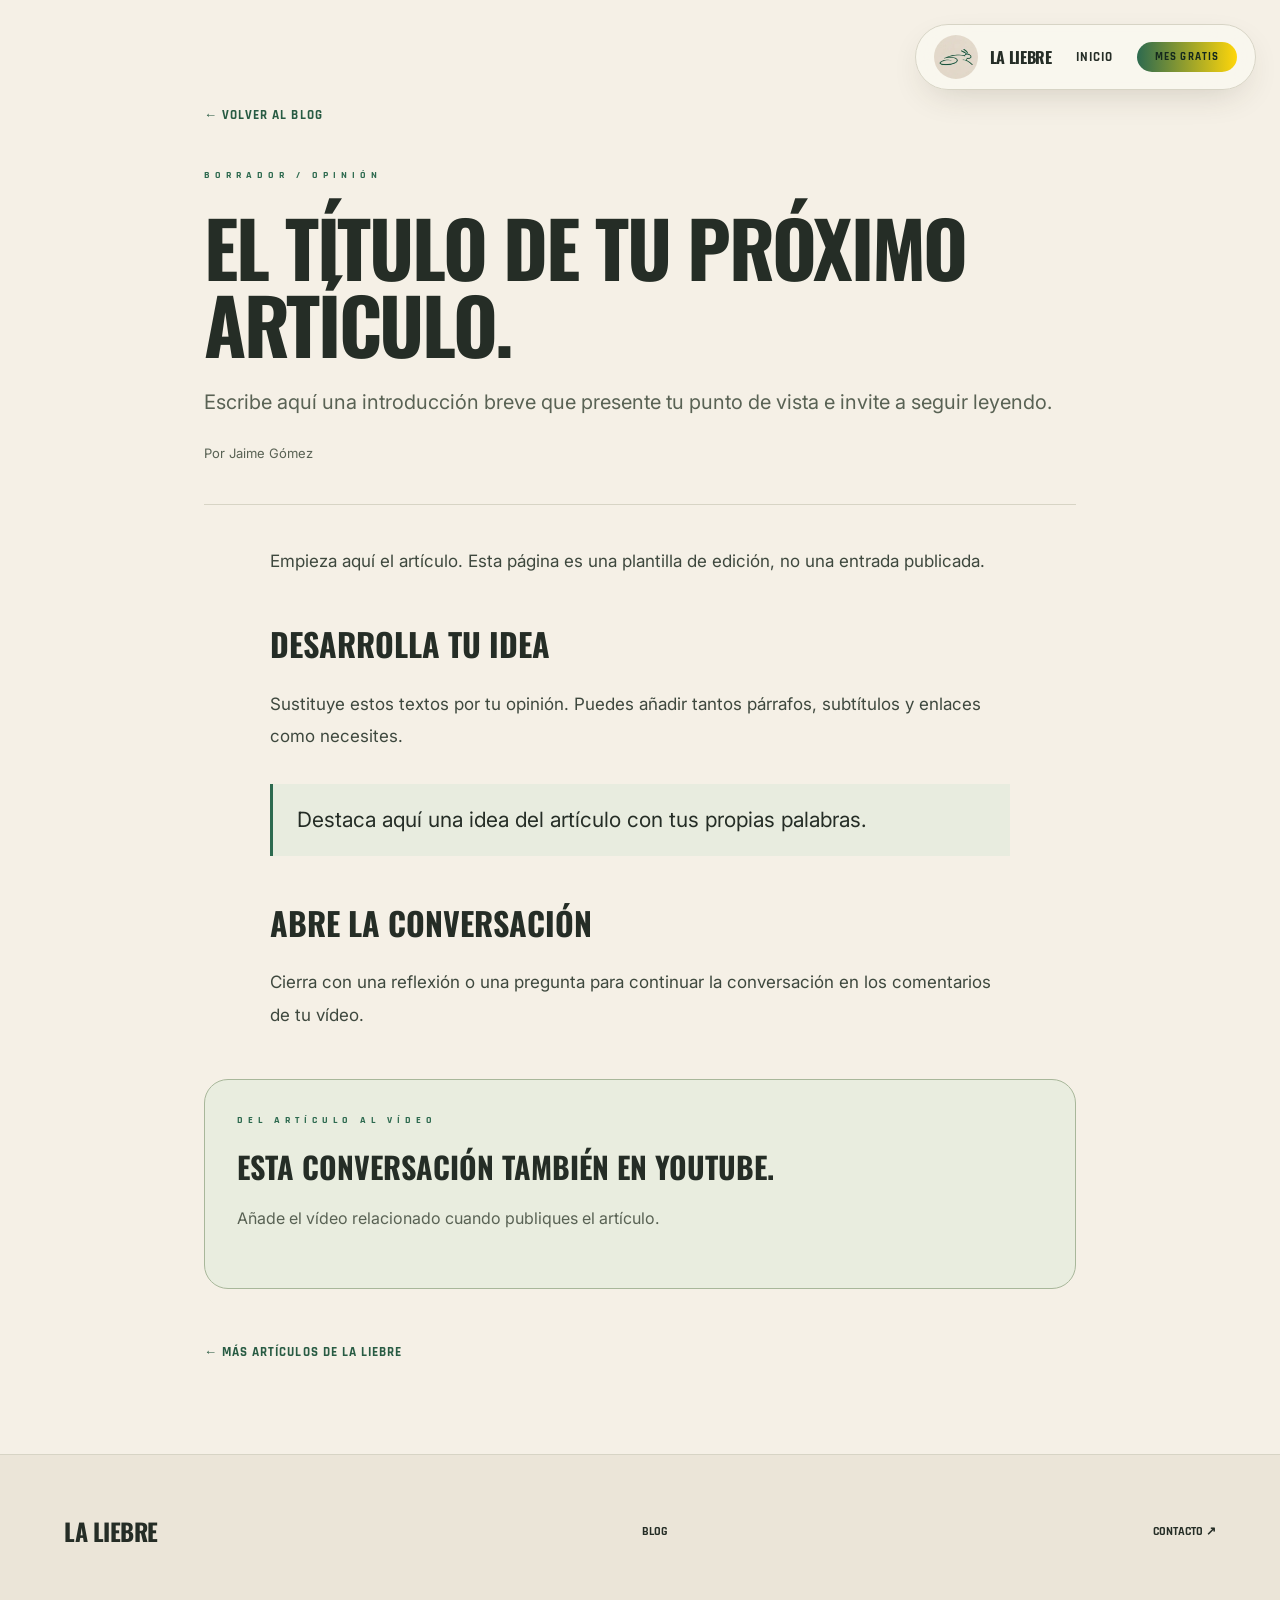
==== commit a7ad4100: "ampliación de la web" ====
--- a/articulo-plantilla.html
+++ b/articulo-plantilla.html
@@ -16,7 +16,7 @@
 </head>
 <body class="blog-page">
   <a class="skip-link" href="#contenido">Saltar al contenido</a>
-  <header id="main-nav" class="blog-nav"><a class="nav-logo" href="index.html"><img src="media/laliebrelogo.png" width="44" height="44" alt="La Liebre"><span class="nav-logo-name">LA LIEBRE</span></a><nav aria-label="Principal"><a href="index.html">INICIO</a><a class="btn-primary" href="index.html#gratis">MES GRATIS</a></nav></header>
+  <header id="main-nav" class="blog-nav"><a class="nav-logo" href="index.html"><img src="media/logo.webp" width="44" height="44" alt="La Liebre"><span class="nav-logo-name">LA LIEBRE</span></a><nav aria-label="Principal"><a href="index.html">INICIO</a><a class="btn-primary" href="index.html#gratis">MES GRATIS</a></nav></header>
   <main id="contenido" class="article-page">
     <a class="back-link" href="blog.html">← VOLVER AL BLOG</a>
     <article>
--- a/styles.css
+++ b/styles.css
@@ -9,6 +9,38 @@
   --font-display: 'Oswald', sans-serif;
   --font-accent:  'Rajdhani', sans-serif;
   --font-body:    'Inter', sans-serif;
+}
+
+/* Shared keyboard access and navigation. */
+.contact-pack-info{margin-top:14px;font-size:13px;line-height:1.7;color:#b3bdb6}
+.contact-pack-info strong{color:var(--foreground)}
+:focus-visible{outline:3px solid var(--accent);outline-offset:5px}
+[hidden]{display:none!important}
+.skip-link{position:fixed;left:16px;top:-100px;z-index:10001;padding:14px 20px;background:var(--background);color:var(--foreground)}
+.skip-link:focus{top:12px}
+section[id]{scroll-margin-top:110px}
+.site-menu{position:relative;font:700 14px var(--font-accent)}
+.site-menu summary{cursor:pointer;padding:12px;list-style:none;display:flex;align-items:center;justify-content:center;min-width:44px;min-height:44px}
+.site-menu summary::-webkit-details-marker{display:none}
+.hamburger{display:flex;flex-direction:column;gap:5px;width:22px}
+.hamburger>span{display:block;width:100%;height:2px;background:var(--foreground);border-radius:2px}
+.site-menu nav{position:absolute;right:0;top:100%;width:220px;max-height:70vh;overflow:auto;background:#111;border:1px solid #666;border-radius:12px;padding:10px;box-shadow:0 15px 35px #0008}
+.site-menu nav a{display:block;padding:12px 16px;color:#f5f5f5}
+.site-menu nav a:hover{background:#2d6a4f;color:#fff}
+@media(hover:hover) and (pointer:fine){
+  body:has(.site-menu[open]),body:has(.site-menu[open]) *{cursor:url("data:image/svg+xml,%3Csvg xmlns='http://www.w3.org/2000/svg' width='32' height='32' viewBox='0 0 32 32'%3E%3Cpath d='M8 8L24 24M24 8L8 24' stroke='%23000' stroke-width='6' stroke-linecap='round'/%3E%3Cpath d='M8 8L24 24M24 8L8 24' stroke='%23fff' stroke-width='3' stroke-linecap='round'/%3E%3C/svg%3E") 16 16,crosshair!important}
+  body:has(.site-menu[open]) .site-menu,body:has(.site-menu[open]) .site-menu *{cursor:auto!important}
+  body:has(.site-menu[open]) .site-menu summary,body:has(.site-menu[open]) .site-menu summary *,body:has(.site-menu[open]) .site-menu a{cursor:pointer!important}
+  body:has(.site-menu[open]) #cursor{display:none}
+}
+@media(max-width:420px){.nav-inner{gap:8px!important}.nav-inner>.btn-primary{padding:12px;font-size:11px}.site-menu summary{padding:10px 6px;font-size:12px}}
+@media(prefers-reduced-motion:reduce){
+  html{scroll-behavior:auto!important}
+  *,*::before,*::after{animation:none!important;transition:none!important}
+  #cursor,.floating-elements,.cta-scroll-text{display:none!important}
+  #hero-img{transform:none!important}
+  #hero-bg-text{transform:translate(-50%,-50%)!important}
+  .hero-content{opacity:1!important}
 }
 
 /* ============================================================
@@ -197,7 +229,16 @@
   from { transform:translateY(-100px); opacity:0 }
   to   { transform:translateY(0);      opacity:1 }
 }
-.nav-inner { display:flex; align-items:center; gap:20px; }
+.nav-inner { display:flex; align-items:center; flex-wrap:nowrap; gap:20px; }
+#main-nav:has(.nav-inner){width:max-content;max-width:calc(100vw - 24px)}
+.nav-inner .nav-logo-name,.nav-inner>.btn-primary{white-space:nowrap}
+.nav-inner .nav-logo,.nav-inner>.btn-primary,.nav-inner .site-menu{flex-shrink:0}
+@media(max-width:480px){
+  #main-nav:has(.nav-inner){padding:8px 10px}
+  .nav-inner{gap:clamp(4px,2vw,10px)!important}
+  .nav-inner .nav-logo-name{font-size:clamp(11px,3.6vw,16px)}
+  #main-nav .nav-inner>.btn-primary{font-size:clamp(9px,2.8vw,11px);padding:8px clamp(6px,2.5vw,12px);letter-spacing:.04em}
+}
 
 /* Logo */
 .nav-logo { display:flex; align-items:center; gap:12px; cursor:pointer; }
@@ -211,7 +252,9 @@
   animation: spinSlow 15s linear infinite;
 }
 @keyframes spinSlow { to { transform:rotate(360deg) } }
-.nav-logo-text { display:none }
+.nav-logo-text { display:block }
+.nav-inner .nav-logo-icon{flex-shrink:0}
+@media(max-width:420px){.nav-inner .nav-logo{gap:8px}.nav-inner .nav-logo-sub{display:none}}
 @media(min-width:768px){ .nav-logo-text{ display:block } }
 .nav-logo-name {
   font-family:var(--font-display); font-size:16px;
@@ -518,9 +561,9 @@
 }
 
 /* Animaciones de entrada al hacer scroll */
-.reveal       { opacity:0; transform:translateY(60px);  transition:opacity .7s ease,transform .7s ease }
-.reveal-left  { opacity:0; transform:translateX(-80px); transition:opacity .8s ease,transform .8s ease }
-.reveal-right { opacity:0; transform:translateX(80px);  transition:opacity .8s ease,transform .8s ease }
+.reveal       { opacity:1; transform:none; transition:opacity .7s ease,transform .7s ease }
+.reveal-left  { opacity:1; transform:none; transition:opacity .8s ease,transform .8s ease }
+.reveal-right { opacity:1; transform:none; transition:opacity .8s ease,transform .8s ease }
 .reveal.visible, .reveal-left.visible, .reveal-right.visible { opacity:1; transform:none }
 
 /* ============================================================
